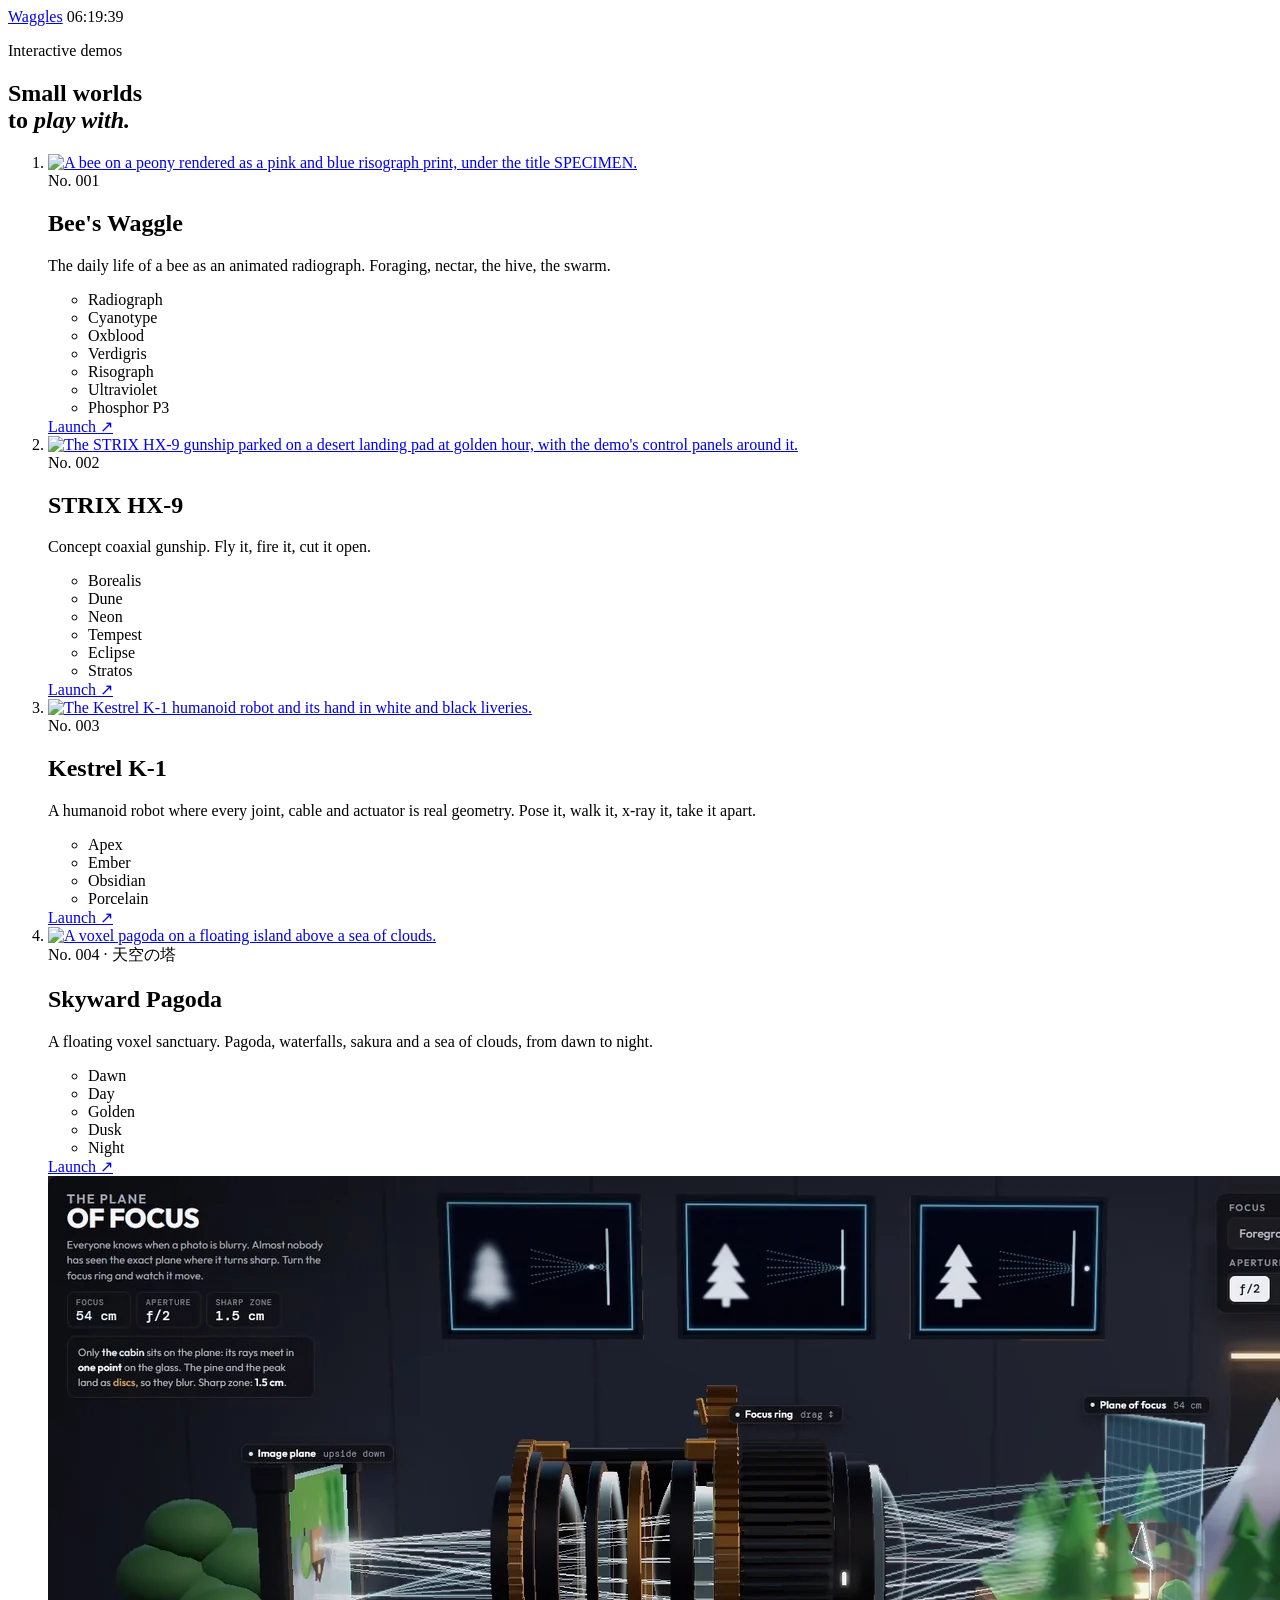
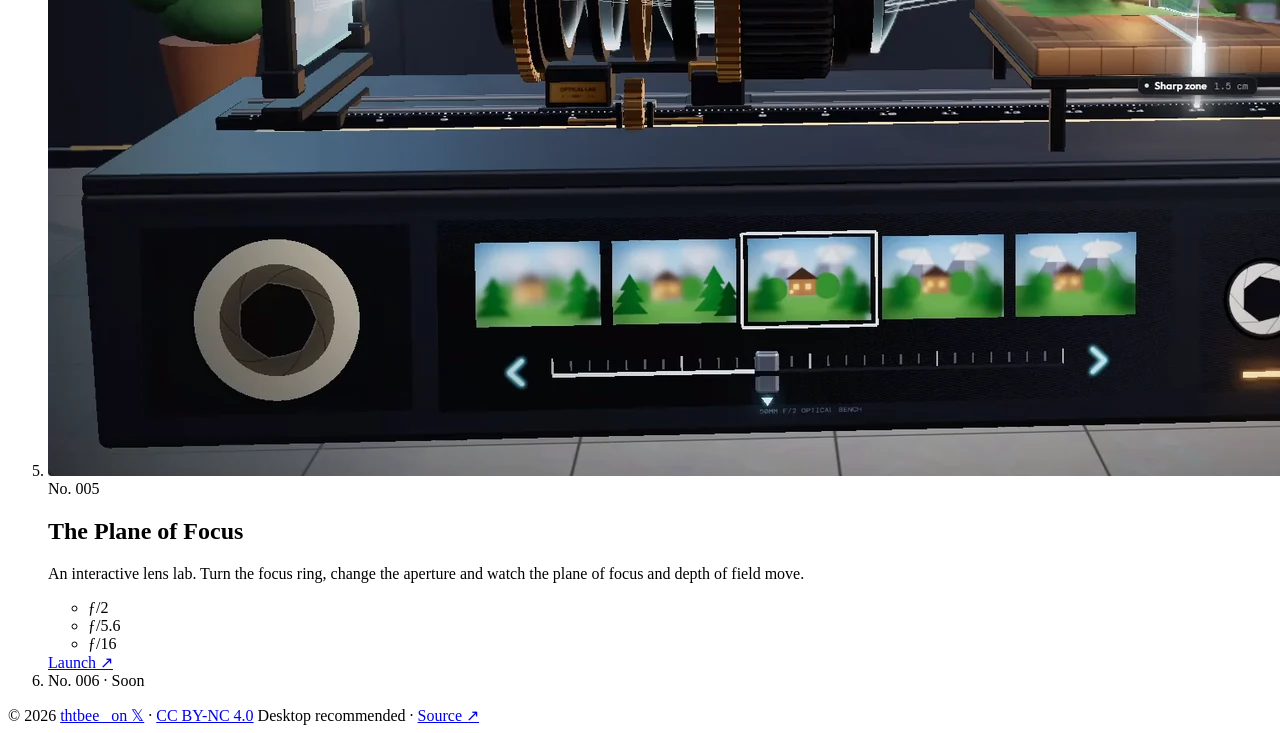
==== index.html @ da770798 "Add The Plane of Focus" ====
<!doctype html>
<html lang="en">
<head>
<meta charset="utf-8">
<meta name="viewport" content="width=device-width,initial-scale=1">
<title>Waggles</title>
<meta name="description" content="Interactive browser demos by thtbee_.">
<meta name="theme-color" content="#0e0c0a">
<meta property="og:title" content="Waggles">
<meta property="og:description" content="Interactive browser demos by thtbee_.">
<meta property="og:type" content="website">
<meta property="og:url" content="https://thtbee.github.io/waggles/">
<meta property="og:image" content="https://thtbee.github.io/waggles/assets/previews/strix-hx9-og.jpg">
<meta name="twitter:card" content="summary_large_image">
<link rel="icon" href="assets/favicon.svg" type="image/svg+xml">
<link rel="preconnect" href="https://fonts.googleapis.com">
<link rel="preconnect" href="https://fonts.gstatic.com" crossorigin>
<link href="https://fonts.googleapis.com/css2?family=Instrument+Serif:ital@0;1&family=JetBrains+Mono:wght@400;500&family=Space+Grotesk:wght@400;500&display=swap" rel="stylesheet">
<link rel="stylesheet" href="assets/site.css">
</head>
<body>
<div class="grain" aria-hidden="true"></div>

<header class="bar">
  <a class="mark" href="./">Waggles</a>
  <span class="mono" id="clock" aria-hidden="true">--:--:--</span>
</header>

<main>
  <section class="hero">
    <p class="eyebrow mono">Interactive demos</p>
    <h1>Small worlds<br>to <em>play with.</em></h1>
  </section>

  <ol class="exhibits">
    <li class="exhibit" style="--accent:#ff4d84">
      <a class="frame" href="bees-waggle/" aria-label="Launch Bee's Waggle">
        <img src="assets/previews/bees-waggle.webp" width="1600" height="900" alt="A bee on a peony rendered as a pink and blue risograph print, under the title SPECIMEN.">
        <span class="corner tl"></span><span class="corner tr"></span><span class="corner bl"></span><span class="corner br"></span>
      </a>

      <div class="caption">
        <div class="num mono">No. 001</div>
        <h2>Bee's Waggle</h2>
        <p>The daily life of a bee as an animated radiograph. Foraging, nectar, the hive, the swarm.</p>
        <ul class="envs mono" aria-label="Film stocks">
          <li style="--c:#d8d2c6">Radiograph</li>
          <li style="--c:#2b5d92">Cyanotype</li>
          <li style="--c:#7d1d1a">Oxblood</li>
          <li style="--c:#3d8b78">Verdigris</li>
          <li style="--c:#ff4d84">Risograph</li>
          <li style="--c:#7330dc">Ultraviolet</li>
          <li style="--c:#ffb44a">Phosphor P3</li>
        </ul>
        <a class="launch" href="bees-waggle/">Launch <span aria-hidden="true">↗</span></a>
      </div>
    </li>

    <li class="exhibit" style="--accent:#ff9a3a">
      <a class="frame" href="strix-hx9/" aria-label="Launch STRIX HX-9">
        <img src="assets/previews/strix-hx9.webp" width="1600" height="900" alt="The STRIX HX-9 gunship parked on a desert landing pad at golden hour, with the demo's control panels around it.">
        <span class="corner tl"></span><span class="corner tr"></span><span class="corner bl"></span><span class="corner br"></span>
      </a>

      <div class="caption">
        <div class="num mono">No. 002</div>
        <h2>STRIX HX-9</h2>
        <p>Concept coaxial gunship. Fly it, fire it, cut it open.</p>
        <ul class="envs mono" aria-label="Environments">
          <li style="--c:#3dffb5">Borealis</li>
          <li style="--c:#ff9a3a">Dune</li>
          <li style="--c:#ff2bd6">Neon</li>
          <li style="--c:#9fd8ff">Tempest</li>
          <li style="--c:#ff4a32">Eclipse</li>
          <li style="--c:#ffc65a">Stratos</li>
        </ul>
        <a class="launch" href="strix-hx9/">Launch <span aria-hidden="true">↗</span></a>
      </div>
    </li>

    <li class="exhibit" style="--accent:#38e2ff">
      <a class="frame" href="kestrel-k1/" aria-label="Launch Kestrel K-1">
        <img src="assets/previews/kestrel-k1.webp" width="1600" height="900" alt="The Kestrel K-1 humanoid robot and its hand in white and black liveries.">
        <span class="corner tl"></span><span class="corner tr"></span><span class="corner bl"></span><span class="corner br"></span>
      </a>

      <div class="caption">
        <div class="num mono">No. 003</div>
        <h2>Kestrel K-1</h2>
        <p>A humanoid robot where every joint, cable and actuator is real geometry. Pose it, walk it, x-ray it, take it apart.</p>
        <ul class="envs mono" aria-label="Liveries">
          <li style="--c:#e4e6eb">Apex</li>
          <li style="--c:#ff6a3a">Ember</li>
          <li style="--c:#3a3d44">Obsidian</li>
          <li style="--c:#f3efe6">Porcelain</li>
        </ul>
        <a class="launch" href="kestrel-k1/">Launch <span aria-hidden="true">↗</span></a>
      </div>
    </li>

    <li class="exhibit" style="--accent:#ff6a4d">
      <a class="frame" href="skyward-pagoda/" aria-label="Launch Skyward Pagoda">
        <img src="assets/previews/skyward-pagoda.webp" width="1600" height="900" alt="A voxel pagoda on a floating island above a sea of clouds.">
        <span class="corner tl"></span><span class="corner tr"></span><span class="corner bl"></span><span class="corner br"></span>
      </a>

      <div class="caption">
        <div class="num mono">No. 004 · 天空の塔</div>
        <h2>Skyward Pagoda</h2>
        <p>A floating voxel sanctuary. Pagoda, waterfalls, sakura and a sea of clouds, from dawn to night.</p>
        <ul class="envs mono" aria-label="Times of day">
          <li style="--c:#ffb38a">Dawn</li>
          <li style="--c:#9fd8ff">Day</li>
          <li style="--c:#ffc65a">Golden</li>
          <li style="--c:#ff6a4d">Dusk</li>
          <li style="--c:#7a7cff">Night</li>
        </ul>
        <a class="launch" href="skyward-pagoda/">Launch <span aria-hidden="true">↗</span></a>
      </div>
    </li>

    <li class="exhibit" style="--accent:#5fd4f0">
      <a class="frame" href="plane-of-focus/" aria-label="Launch The Plane of Focus">
        <img src="assets/previews/plane-of-focus.webp" width="1600" height="900" alt="A 50 mm lens on an optical bench with light rays focusing onto an image plane.">
        <span class="corner tl"></span><span class="corner tr"></span><span class="corner bl"></span><span class="corner br"></span>
      </a>

      <div class="caption">
        <div class="num mono">No. 005</div>
        <h2>The Plane of Focus</h2>
        <p>An interactive lens lab. Turn the focus ring, change the aperture and watch the plane of focus and depth of field move.</p>
        <ul class="envs mono" aria-label="Apertures">
          <li style="--c:#5fd4f0">ƒ/2</li>
          <li style="--c:#9fe6a0">ƒ/5.6</li>
          <li style="--c:#ffc65a">ƒ/16</li>
        </ul>
        <a class="launch" href="plane-of-focus/">Launch <span aria-hidden="true">↗</span></a>
      </div>
    </li>

    <li class="exhibit pending" aria-label="Next demo, in progress">
      <div class="frame empty">
        <span class="corner tl"></span><span class="corner tr"></span><span class="corner bl"></span><span class="corner br"></span>
        <span class="mono">No. 006 · Soon</span>
      </div>
    </li>
  </ol>
</main>

<footer class="foot mono">
  <span>© 2026 <a href="https://x.com/thtbee_">thtbee_ on 𝕏</a> · <a href="https://github.com/thtbee/waggles/blob/main/LICENSE">CC BY-NC 4.0</a></span>
  <span>Desktop recommended · <a href="https://github.com/thtbee/waggles">Source ↗</a></span>
</footer>

<script>
  const clock = document.getElementById('clock');
  const tick = () => { clock.textContent = new Date().toLocaleTimeString('en-GB', { hour12: false }); };
  tick(); setInterval(tick, 1000);

  if (matchMedia('(hover: hover) and (prefers-reduced-motion: no-preference)').matches) {
    document.querySelectorAll('.frame img').forEach((img) => {
      const frame = img.parentElement;
      frame.addEventListener('pointermove', (e) => {
        const r = frame.getBoundingClientRect();
        const x = (e.clientX - r.left) / r.width - 0.5, y = (e.clientY - r.top) / r.height - 0.5;
        img.style.transform = `scale(1.06) translate(${x * -2}%, ${y * -2}%)`;
      });
      frame.addEventListener('pointerleave', () => { img.style.transform = ''; });
    });
  }
</script>
</body>
</html>
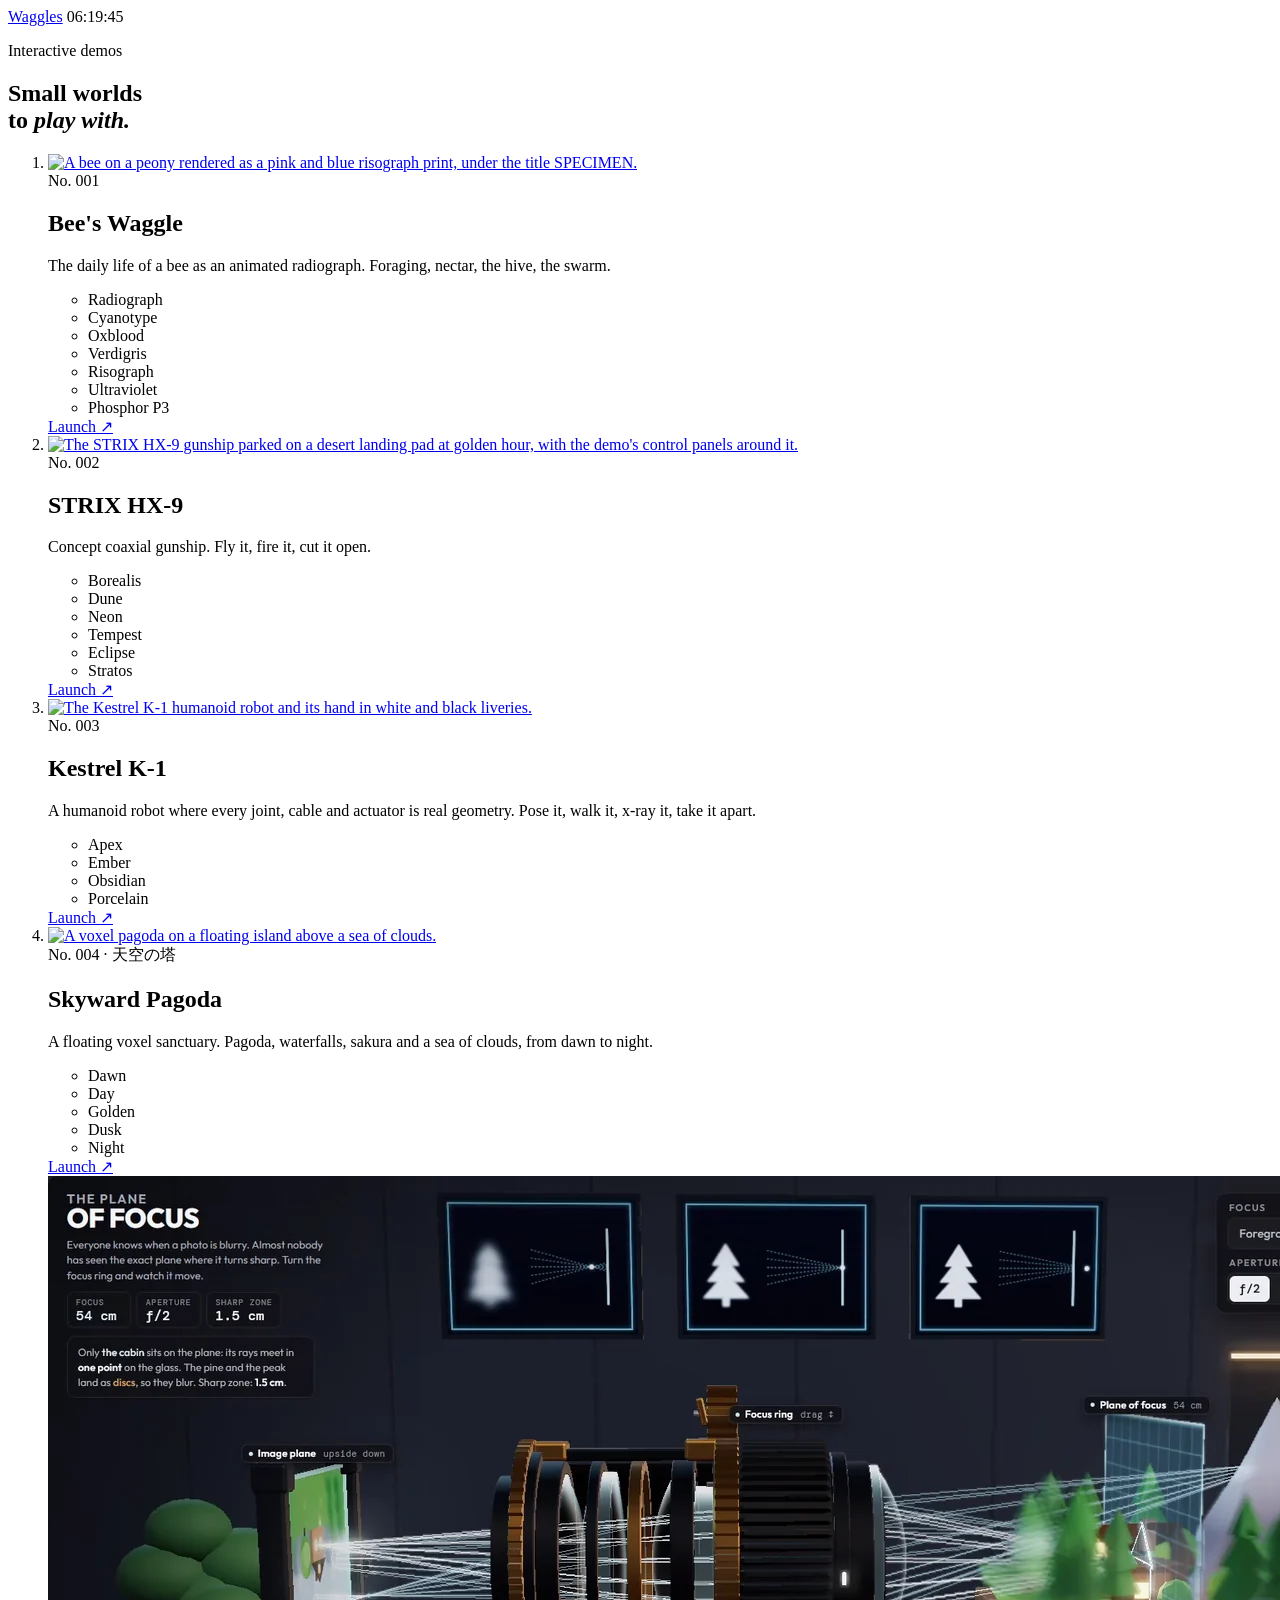
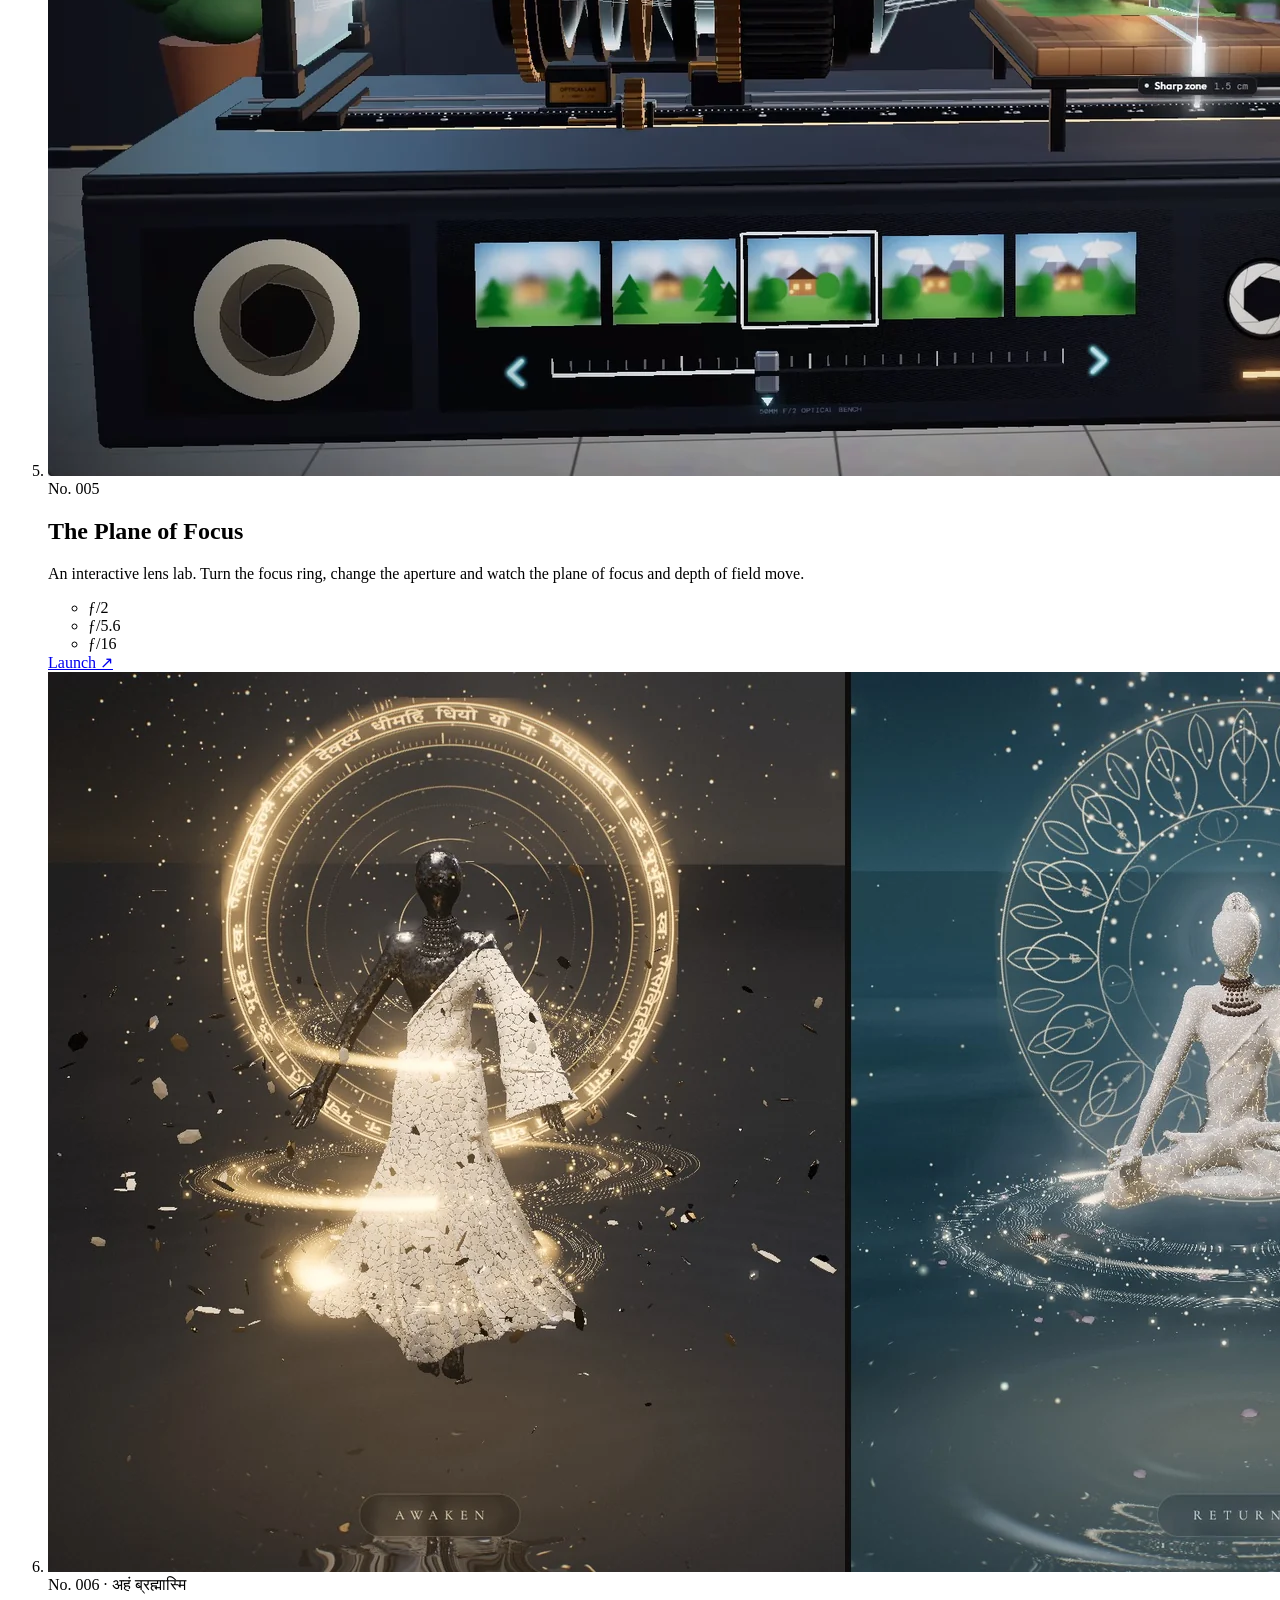
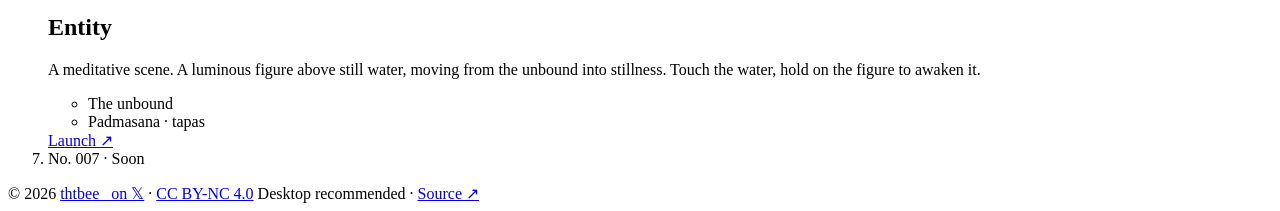
==== commit 286d56cc: "Add Entity" ====
--- a/index.html
+++ b/index.html
@@ -138,10 +138,28 @@
       </div>
     </li>
 
+    <li class="exhibit" style="--accent:#ffd28c">
+      <a class="frame" href="entity/" aria-label="Launch Entity">
+        <img src="assets/previews/entity.webp" width="1600" height="900" alt="A luminous figure floating above still water at night.">
+        <span class="corner tl"></span><span class="corner tr"></span><span class="corner bl"></span><span class="corner br"></span>
+      </a>
+
+      <div class="caption">
+        <div class="num mono">No. 006 · अहं ब्रह्मास्मि</div>
+        <h2>Entity</h2>
+        <p>A meditative scene. A luminous figure above still water, moving from the unbound into stillness. Touch the water, hold on the figure to awaken it.</p>
+        <ul class="envs mono" aria-label="States">
+          <li style="--c:#ffd28c">The unbound</li>
+          <li style="--c:#cfe6f0">Padmasana · tapas</li>
+        </ul>
+        <a class="launch" href="entity/">Launch <span aria-hidden="true">↗</span></a>
+      </div>
+    </li>
+
     <li class="exhibit pending" aria-label="Next demo, in progress">
       <div class="frame empty">
         <span class="corner tl"></span><span class="corner tr"></span><span class="corner bl"></span><span class="corner br"></span>
-        <span class="mono">No. 006 · Soon</span>
+        <span class="mono">No. 007 · Soon</span>
       </div>
     </li>
   </ol>
